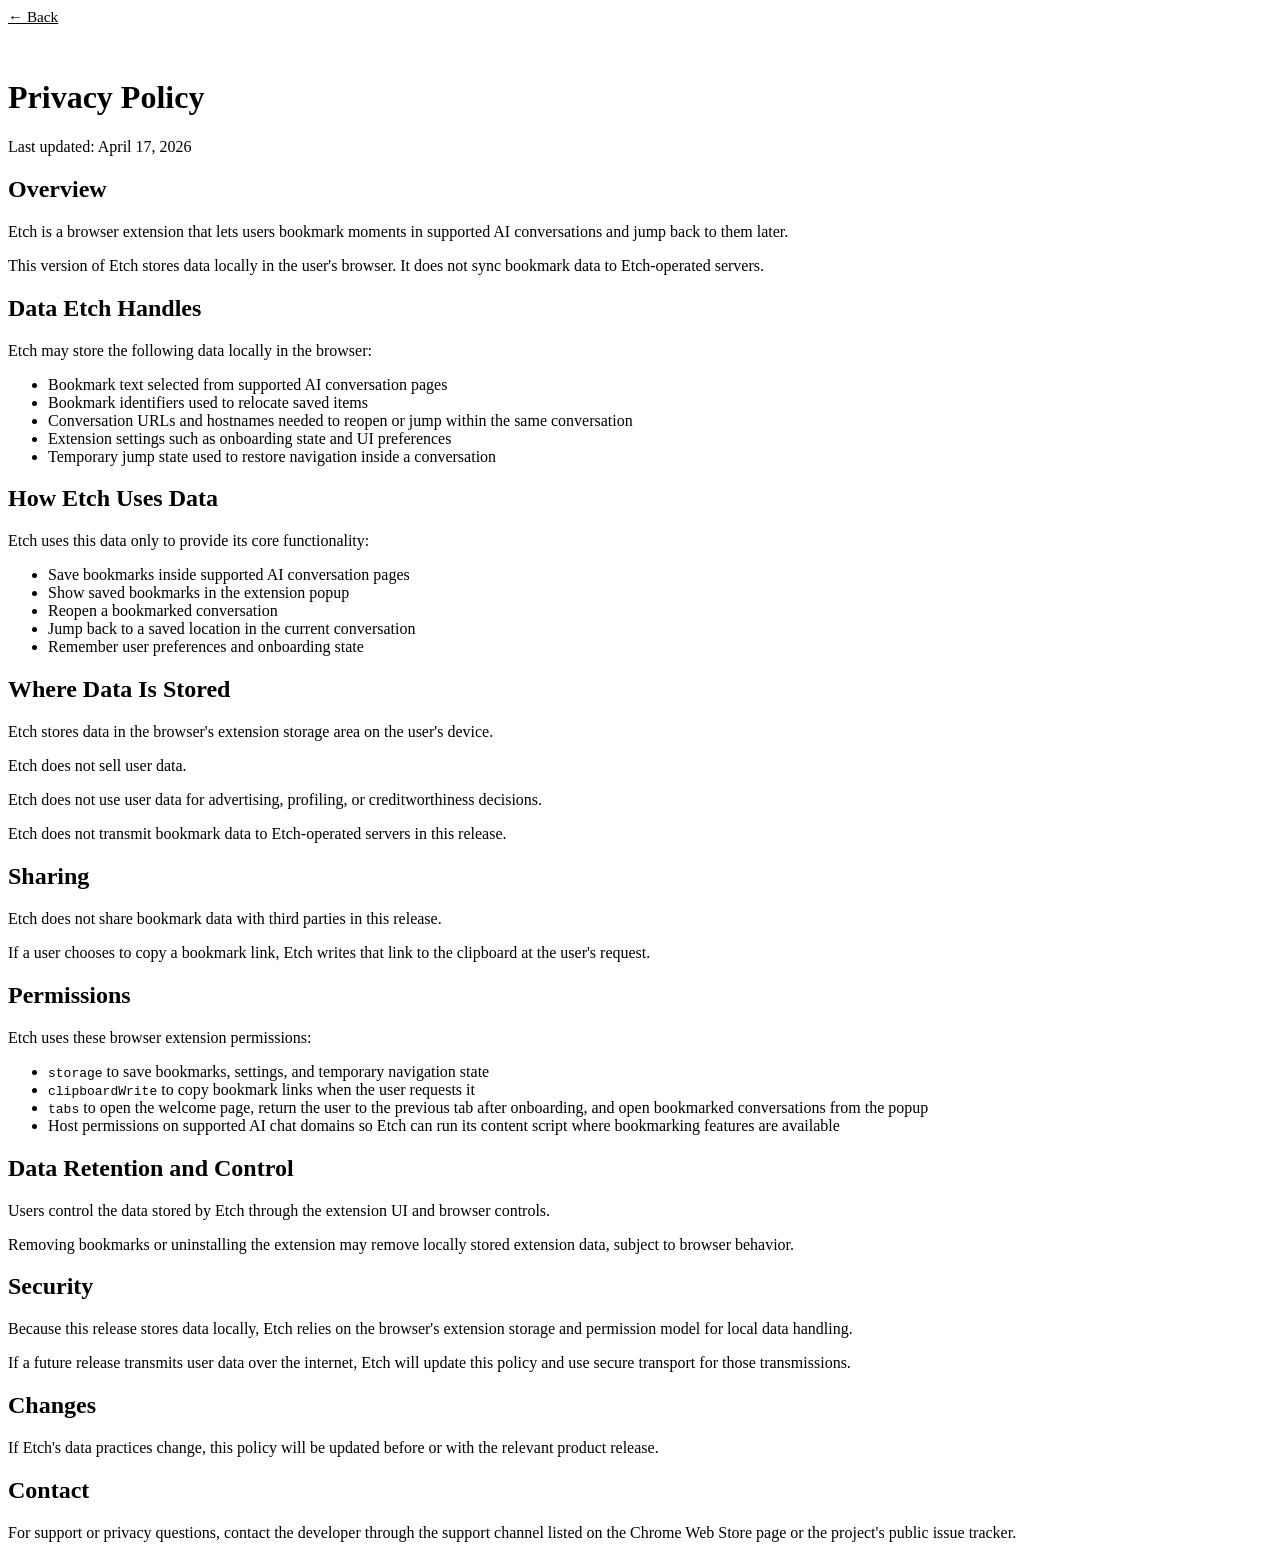
==== privacy-policy/index.html @ 9014d602 "chore: deploy site 1.17.9" ====
<!DOCTYPE html><html lang="en"> <head><meta charset="UTF-8"><meta name="viewport" content="width=device-width, initial-scale=1.0"><title>Privacy Policy | Etch</title><meta name="description" content="Etch privacy policy — how we handle your data."><meta name="theme-color" content="#120f1a"><link rel="icon" href="/etch-extension/assets/icon-store.svg" type="image/svg+xml"><link rel="preconnect" href="https://fonts.googleapis.com"><link rel="preconnect" href="https://fonts.gstatic.com" crossorigin><link href="https://fonts.googleapis.com/css2?family=Instrument+Serif:ital@0;1&family=JetBrains+Mono:wght@400;500&family=Inter:wght@400;600&display=swap" rel="stylesheet"><script defer src="https://cloud.umami.is/script.js" data-website-id="2a923be9-ca4f-43a8-9ba7-4176e7e519f6"></script><meta name="google-site-verification" content="F5TsXpoRrBwAI6z5zVNhc0vkv3icHE_4lmWzW2G7PwI"><link rel="stylesheet" href="/etch-extension/_astro/index.DSDfKJyW.css">
<style>.back-link[data-astro-cid-3llnt6j6]{display:inline-block;font-size:.95rem;color:var(--ink-mid);margin-bottom:2rem}.back-link[data-astro-cid-3llnt6j6]:hover{color:var(--ink)}
</style></head> <body>  <div class="prose-page" data-astro-cid-3llnt6j6> <a class="back-link" href="/etch-extension/" data-astro-cid-3llnt6j6>&larr; Back</a> <h1 data-astro-cid-3llnt6j6>Privacy Policy</h1> <span class="updated" data-astro-cid-3llnt6j6>Last updated: April 17, 2026</span> <h2 data-astro-cid-3llnt6j6>Overview</h2> <p data-astro-cid-3llnt6j6>Etch is a browser extension that lets users bookmark moments in supported AI conversations and jump back to them later.</p> <p data-astro-cid-3llnt6j6>This version of Etch stores data locally in the user's browser. It does not sync bookmark data to Etch-operated servers.</p> <h2 data-astro-cid-3llnt6j6>Data Etch Handles</h2> <p data-astro-cid-3llnt6j6>Etch may store the following data locally in the browser:</p> <ul data-astro-cid-3llnt6j6> <li data-astro-cid-3llnt6j6>Bookmark text selected from supported AI conversation pages</li> <li data-astro-cid-3llnt6j6>Bookmark identifiers used to relocate saved items</li> <li data-astro-cid-3llnt6j6>Conversation URLs and hostnames needed to reopen or jump within the same conversation</li> <li data-astro-cid-3llnt6j6>Extension settings such as onboarding state and UI preferences</li> <li data-astro-cid-3llnt6j6>Temporary jump state used to restore navigation inside a conversation</li> </ul> <h2 data-astro-cid-3llnt6j6>How Etch Uses Data</h2> <p data-astro-cid-3llnt6j6>Etch uses this data only to provide its core functionality:</p> <ul data-astro-cid-3llnt6j6> <li data-astro-cid-3llnt6j6>Save bookmarks inside supported AI conversation pages</li> <li data-astro-cid-3llnt6j6>Show saved bookmarks in the extension popup</li> <li data-astro-cid-3llnt6j6>Reopen a bookmarked conversation</li> <li data-astro-cid-3llnt6j6>Jump back to a saved location in the current conversation</li> <li data-astro-cid-3llnt6j6>Remember user preferences and onboarding state</li> </ul> <h2 data-astro-cid-3llnt6j6>Where Data Is Stored</h2> <p data-astro-cid-3llnt6j6>Etch stores data in the browser's extension storage area on the user's device.</p> <p data-astro-cid-3llnt6j6>Etch does not sell user data.</p> <p data-astro-cid-3llnt6j6>Etch does not use user data for advertising, profiling, or creditworthiness decisions.</p> <p data-astro-cid-3llnt6j6>Etch does not transmit bookmark data to Etch-operated servers in this release.</p> <h2 data-astro-cid-3llnt6j6>Sharing</h2> <p data-astro-cid-3llnt6j6>Etch does not share bookmark data with third parties in this release.</p> <p data-astro-cid-3llnt6j6>If a user chooses to copy a bookmark link, Etch writes that link to the clipboard at the user's request.</p> <h2 data-astro-cid-3llnt6j6>Permissions</h2> <p data-astro-cid-3llnt6j6>Etch uses these browser extension permissions:</p> <ul data-astro-cid-3llnt6j6> <li data-astro-cid-3llnt6j6><code data-astro-cid-3llnt6j6>storage</code> to save bookmarks, settings, and temporary navigation state</li> <li data-astro-cid-3llnt6j6><code data-astro-cid-3llnt6j6>clipboardWrite</code> to copy bookmark links when the user requests it</li> <li data-astro-cid-3llnt6j6><code data-astro-cid-3llnt6j6>tabs</code> to open the welcome page, return the user to the previous tab after onboarding, and open bookmarked conversations from the popup</li> <li data-astro-cid-3llnt6j6>Host permissions on supported AI chat domains so Etch can run its content script where bookmarking features are available</li> </ul> <h2 data-astro-cid-3llnt6j6>Data Retention and Control</h2> <p data-astro-cid-3llnt6j6>Users control the data stored by Etch through the extension UI and browser controls.</p> <p data-astro-cid-3llnt6j6>Removing bookmarks or uninstalling the extension may remove locally stored extension data, subject to browser behavior.</p> <h2 data-astro-cid-3llnt6j6>Security</h2> <p data-astro-cid-3llnt6j6>Because this release stores data locally, Etch relies on the browser's extension storage and permission model for local data handling.</p> <p data-astro-cid-3llnt6j6>If a future release transmits user data over the internet, Etch will update this policy and use secure transport for those transmissions.</p> <h2 data-astro-cid-3llnt6j6>Changes</h2> <p data-astro-cid-3llnt6j6>If Etch's data practices change, this policy will be updated before or with the relevant product release.</p> <h2 data-astro-cid-3llnt6j6>Contact</h2> <p data-astro-cid-3llnt6j6>For support or privacy questions, contact the developer through the support channel listed on the Chrome Web Store page or the project's public issue tracker.</p> </div>  </body></html>
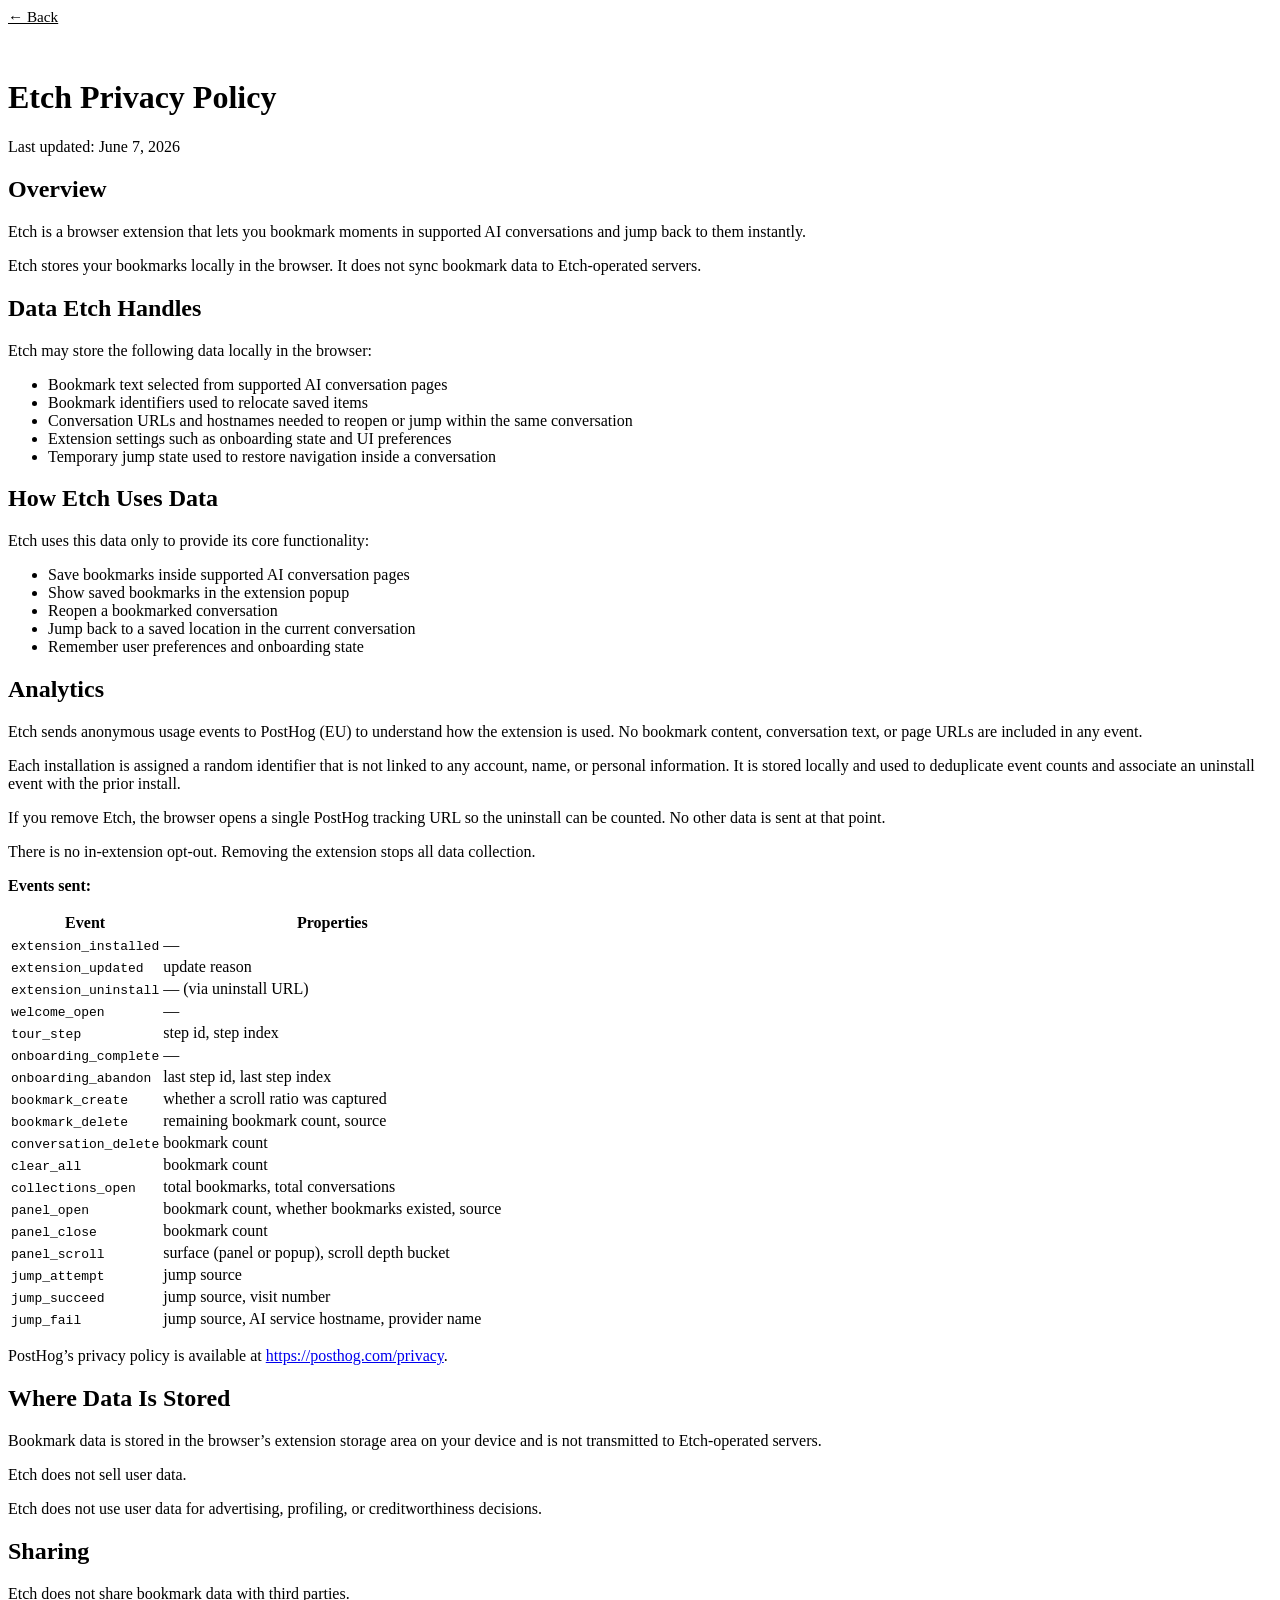
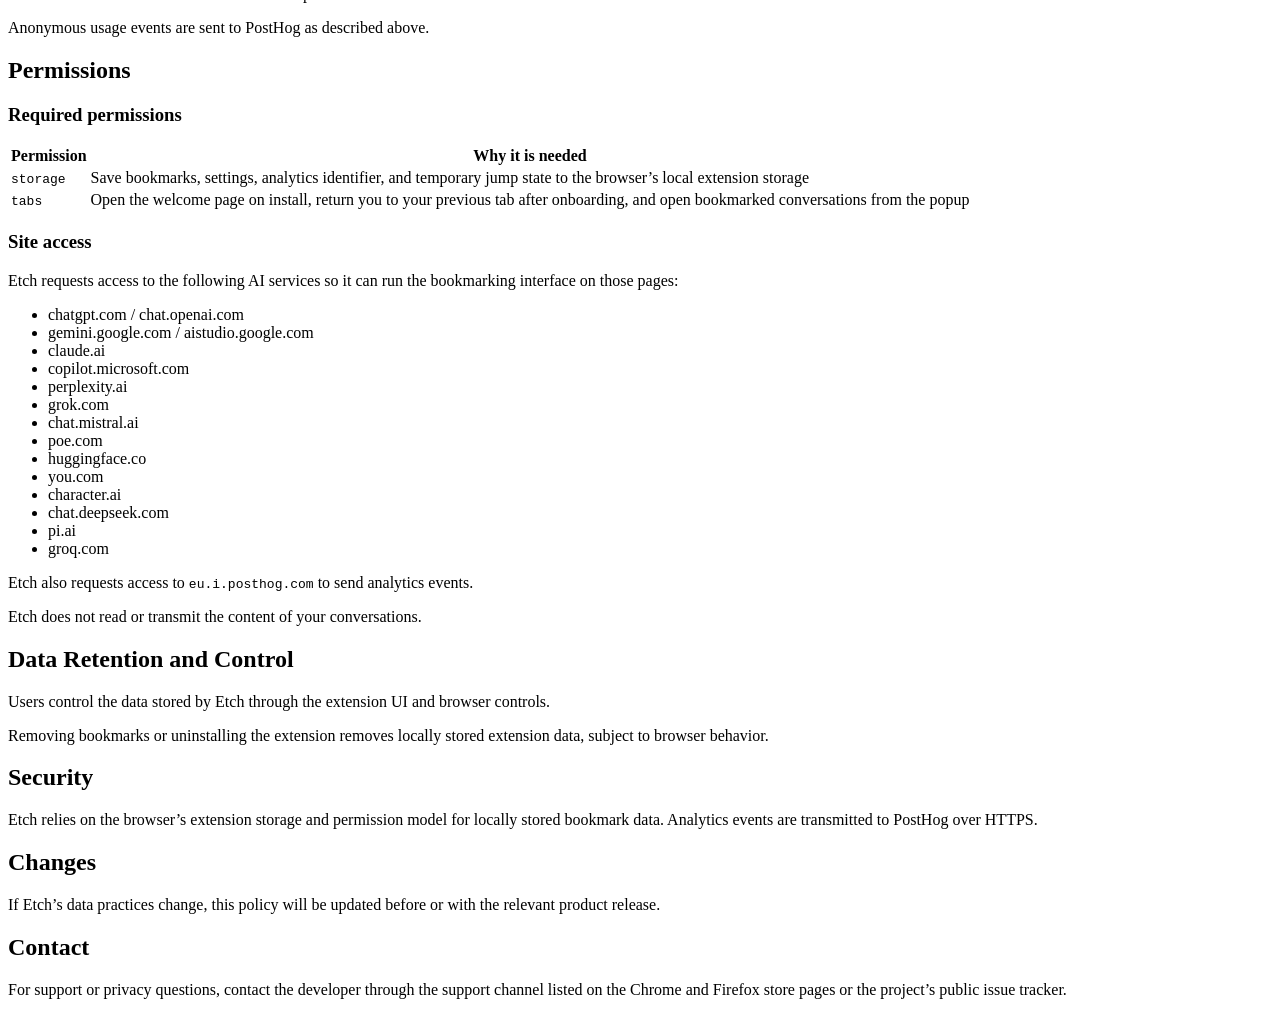
==== commit 76b0e8f9: "chore: deploy site 1.23.2" ====
--- a/privacy-policy/index.html
+++ b/privacy-policy/index.html
@@ -1,3 +1,170 @@
-<!DOCTYPE html><html lang="en"> <head><meta charset="UTF-8"><meta name="viewport" content="width=device-width, initial-scale=1.0"><title>Privacy Policy | Etch</title><meta name="description" content="Etch privacy policy — how we handle your data."><meta name="theme-color" content="#120f1a"><link rel="icon" href="/etch-extension/assets/icon-store.svg" type="image/svg+xml"><link rel="preconnect" href="https://fonts.googleapis.com"><link rel="preconnect" href="https://fonts.gstatic.com" crossorigin><link href="https://fonts.googleapis.com/css2?family=Instrument+Serif:ital@0;1&family=JetBrains+Mono:wght@400;500&family=Inter:wght@400;600&display=swap" rel="stylesheet"><script defer src="https://cloud.umami.is/script.js" data-website-id="2a923be9-ca4f-43a8-9ba7-4176e7e519f6"></script><meta name="google-site-verification" content="F5TsXpoRrBwAI6z5zVNhc0vkv3icHE_4lmWzW2G7PwI"><link rel="stylesheet" href="/etch-extension/_astro/index.DSDfKJyW.css">
+<!DOCTYPE html><html lang="en"> <head><meta charset="UTF-8"><meta name="viewport" content="width=device-width, initial-scale=1.0"><title>Privacy Policy | Etch</title><meta name="description" content="Etch privacy policy — how we handle your data."><meta name="theme-color" content="#120f1a"><link rel="canonical" href="https://k-leumas.github.io/etch-extension/privacy-policy/"><link rel="icon" href="/etch-extension/assets/icon-store.svg" type="image/svg+xml"><meta property="og:type" content="website"><meta property="og:url" content="https://k-leumas.github.io/etch-extension/privacy-policy/"><meta property="og:title" content="Privacy Policy | Etch"><meta property="og:description" content="Etch privacy policy — how we handle your data."><meta property="og:image" content="https://k-leumas.github.io/etch-extension/assets/etch-marketing.png"><meta property="og:image:width" content="1200"><meta property="og:image:height" content="630"><meta property="og:video" content="https://k-leumas.github.io/etch-extension/assets/site-og.mp4"><meta property="og:video:type" content="video/mp4"><meta property="og:video:width" content="1878"><meta property="og:video:height" content="1238"><meta name="twitter:card" content="summary_large_image"><meta name="twitter:title" content="Privacy Policy | Etch"><meta name="twitter:description" content="Etch privacy policy — how we handle your data."><meta name="twitter:image" content="https://k-leumas.github.io/etch-extension/assets/etch-marketing.png"><link rel="preconnect" href="https://fonts.googleapis.com"><link rel="preconnect" href="https://fonts.gstatic.com" crossorigin><link href="https://fonts.googleapis.com/css2?family=Instrument+Serif:ital@0;1&family=JetBrains+Mono:wght@400;500&family=Inter:wght@400;600&display=swap" rel="stylesheet"><script defer src="https://cloud.umami.is/script.js" data-website-id="2a923be9-ca4f-43a8-9ba7-4176e7e519f6"></script><meta name="google-site-verification" content="F5TsXpoRrBwAI6z5zVNhc0vkv3icHE_4lmWzW2G7PwI"><link rel="stylesheet" href="/etch-extension/_astro/index.HSfa1v4Y.css">
 <style>.back-link[data-astro-cid-3llnt6j6]{display:inline-block;font-size:.95rem;color:var(--ink-mid);margin-bottom:2rem}.back-link[data-astro-cid-3llnt6j6]:hover{color:var(--ink)}
-</style></head> <body>  <div class="prose-page" data-astro-cid-3llnt6j6> <a class="back-link" href="/etch-extension/" data-astro-cid-3llnt6j6>&larr; Back</a> <h1 data-astro-cid-3llnt6j6>Privacy Policy</h1> <span class="updated" data-astro-cid-3llnt6j6>Last updated: April 17, 2026</span> <h2 data-astro-cid-3llnt6j6>Overview</h2> <p data-astro-cid-3llnt6j6>Etch is a browser extension that lets users bookmark moments in supported AI conversations and jump back to them later.</p> <p data-astro-cid-3llnt6j6>This version of Etch stores data locally in the user's browser. It does not sync bookmark data to Etch-operated servers.</p> <h2 data-astro-cid-3llnt6j6>Data Etch Handles</h2> <p data-astro-cid-3llnt6j6>Etch may store the following data locally in the browser:</p> <ul data-astro-cid-3llnt6j6> <li data-astro-cid-3llnt6j6>Bookmark text selected from supported AI conversation pages</li> <li data-astro-cid-3llnt6j6>Bookmark identifiers used to relocate saved items</li> <li data-astro-cid-3llnt6j6>Conversation URLs and hostnames needed to reopen or jump within the same conversation</li> <li data-astro-cid-3llnt6j6>Extension settings such as onboarding state and UI preferences</li> <li data-astro-cid-3llnt6j6>Temporary jump state used to restore navigation inside a conversation</li> </ul> <h2 data-astro-cid-3llnt6j6>How Etch Uses Data</h2> <p data-astro-cid-3llnt6j6>Etch uses this data only to provide its core functionality:</p> <ul data-astro-cid-3llnt6j6> <li data-astro-cid-3llnt6j6>Save bookmarks inside supported AI conversation pages</li> <li data-astro-cid-3llnt6j6>Show saved bookmarks in the extension popup</li> <li data-astro-cid-3llnt6j6>Reopen a bookmarked conversation</li> <li data-astro-cid-3llnt6j6>Jump back to a saved location in the current conversation</li> <li data-astro-cid-3llnt6j6>Remember user preferences and onboarding state</li> </ul> <h2 data-astro-cid-3llnt6j6>Where Data Is Stored</h2> <p data-astro-cid-3llnt6j6>Etch stores data in the browser's extension storage area on the user's device.</p> <p data-astro-cid-3llnt6j6>Etch does not sell user data.</p> <p data-astro-cid-3llnt6j6>Etch does not use user data for advertising, profiling, or creditworthiness decisions.</p> <p data-astro-cid-3llnt6j6>Etch does not transmit bookmark data to Etch-operated servers in this release.</p> <h2 data-astro-cid-3llnt6j6>Sharing</h2> <p data-astro-cid-3llnt6j6>Etch does not share bookmark data with third parties in this release.</p> <p data-astro-cid-3llnt6j6>If a user chooses to copy a bookmark link, Etch writes that link to the clipboard at the user's request.</p> <h2 data-astro-cid-3llnt6j6>Permissions</h2> <p data-astro-cid-3llnt6j6>Etch uses these browser extension permissions:</p> <ul data-astro-cid-3llnt6j6> <li data-astro-cid-3llnt6j6><code data-astro-cid-3llnt6j6>storage</code> to save bookmarks, settings, and temporary navigation state</li> <li data-astro-cid-3llnt6j6><code data-astro-cid-3llnt6j6>clipboardWrite</code> to copy bookmark links when the user requests it</li> <li data-astro-cid-3llnt6j6><code data-astro-cid-3llnt6j6>tabs</code> to open the welcome page, return the user to the previous tab after onboarding, and open bookmarked conversations from the popup</li> <li data-astro-cid-3llnt6j6>Host permissions on supported AI chat domains so Etch can run its content script where bookmarking features are available</li> </ul> <h2 data-astro-cid-3llnt6j6>Data Retention and Control</h2> <p data-astro-cid-3llnt6j6>Users control the data stored by Etch through the extension UI and browser controls.</p> <p data-astro-cid-3llnt6j6>Removing bookmarks or uninstalling the extension may remove locally stored extension data, subject to browser behavior.</p> <h2 data-astro-cid-3llnt6j6>Security</h2> <p data-astro-cid-3llnt6j6>Because this release stores data locally, Etch relies on the browser's extension storage and permission model for local data handling.</p> <p data-astro-cid-3llnt6j6>If a future release transmits user data over the internet, Etch will update this policy and use secure transport for those transmissions.</p> <h2 data-astro-cid-3llnt6j6>Changes</h2> <p data-astro-cid-3llnt6j6>If Etch's data practices change, this policy will be updated before or with the relevant product release.</p> <h2 data-astro-cid-3llnt6j6>Contact</h2> <p data-astro-cid-3llnt6j6>For support or privacy questions, contact the developer through the support channel listed on the Chrome Web Store page or the project's public issue tracker.</p> </div>  </body></html> +</style></head> <body>  <div class="prose-page" data-astro-cid-3llnt6j6> <a class="back-link" href="/etch-extension/" data-astro-cid-3llnt6j6>&larr; Back</a> <h1 id="etch-privacy-policy">Etch Privacy Policy</h1>
+<p>Last updated: June 7, 2026</p>
+<h2 id="overview">Overview</h2>
+<p>Etch is a browser extension that lets you bookmark moments in supported AI conversations and jump back to them instantly.</p>
+<p>Etch stores your bookmarks locally in the browser. It does not sync bookmark data to Etch-operated servers.</p>
+<h2 id="data-etch-handles">Data Etch Handles</h2>
+<p>Etch may store the following data locally in the browser:</p>
+<ul>
+<li>Bookmark text selected from supported AI conversation pages</li>
+<li>Bookmark identifiers used to relocate saved items</li>
+<li>Conversation URLs and hostnames needed to reopen or jump within the same conversation</li>
+<li>Extension settings such as onboarding state and UI preferences</li>
+<li>Temporary jump state used to restore navigation inside a conversation</li>
+</ul>
+<h2 id="how-etch-uses-data">How Etch Uses Data</h2>
+<p>Etch uses this data only to provide its core functionality:</p>
+<ul>
+<li>Save bookmarks inside supported AI conversation pages</li>
+<li>Show saved bookmarks in the extension popup</li>
+<li>Reopen a bookmarked conversation</li>
+<li>Jump back to a saved location in the current conversation</li>
+<li>Remember user preferences and onboarding state</li>
+</ul>
+<h2 id="analytics">Analytics</h2>
+<p>Etch sends anonymous usage events to PostHog (EU) to understand how the extension is used. No bookmark content, conversation text, or page URLs are included in any event.</p>
+<p>Each installation is assigned a random identifier that is not linked to any account, name, or personal information. It is stored locally and used to deduplicate event counts and associate an uninstall event with the prior install.</p>
+<p>If you remove Etch, the browser opens a single PostHog tracking URL so the uninstall can be counted. No other data is sent at that point.</p>
+<p>There is no in-extension opt-out. Removing the extension stops all data collection.</p>
+<p><strong>Events sent:</strong></p>
+
+
+
+
+
+
+
+
+
+
+
+
+
+
+
+
+
+
+
+
+
+
+
+
+
+
+
+
+
+
+
+
+
+
+
+
+
+
+
+
+
+
+
+
+
+
+
+
+
+
+
+
+
+
+
+
+
+
+
+
+
+
+
+
+
+
+
+
+
+
+
+
+
+
+
+
+
+
+
+
+
+<table><thead><tr><th>Event</th><th>Properties</th></tr></thead><tbody><tr><td><code>extension_installed</code></td><td>—</td></tr><tr><td><code>extension_updated</code></td><td>update reason</td></tr><tr><td><code>extension_uninstall</code></td><td>— (via uninstall URL)</td></tr><tr><td><code>welcome_open</code></td><td>—</td></tr><tr><td><code>tour_step</code></td><td>step id, step index</td></tr><tr><td><code>onboarding_complete</code></td><td>—</td></tr><tr><td><code>onboarding_abandon</code></td><td>last step id, last step index</td></tr><tr><td><code>bookmark_create</code></td><td>whether a scroll ratio was captured</td></tr><tr><td><code>bookmark_delete</code></td><td>remaining bookmark count, source</td></tr><tr><td><code>conversation_delete</code></td><td>bookmark count</td></tr><tr><td><code>clear_all</code></td><td>bookmark count</td></tr><tr><td><code>collections_open</code></td><td>total bookmarks, total conversations</td></tr><tr><td><code>panel_open</code></td><td>bookmark count, whether bookmarks existed, source</td></tr><tr><td><code>panel_close</code></td><td>bookmark count</td></tr><tr><td><code>panel_scroll</code></td><td>surface (panel or popup), scroll depth bucket</td></tr><tr><td><code>jump_attempt</code></td><td>jump source</td></tr><tr><td><code>jump_succeed</code></td><td>jump source, visit number</td></tr><tr><td><code>jump_fail</code></td><td>jump source, AI service hostname, provider name</td></tr></tbody></table>
+<p>PostHog’s privacy policy is available at <a href="https://posthog.com/privacy">https://posthog.com/privacy</a>.</p>
+<h2 id="where-data-is-stored">Where Data Is Stored</h2>
+<p>Bookmark data is stored in the browser’s extension storage area on your device and is not transmitted to Etch-operated servers.</p>
+<p>Etch does not sell user data.</p>
+<p>Etch does not use user data for advertising, profiling, or creditworthiness decisions.</p>
+<h2 id="sharing">Sharing</h2>
+<p>Etch does not share bookmark data with third parties.</p>
+<p>Anonymous usage events are sent to PostHog as described above.</p>
+<h2 id="permissions">Permissions</h2>
+<h3 id="required-permissions">Required permissions</h3>
+
+
+
+
+
+
+
+
+
+
+
+
+
+
+
+
+
+<table><thead><tr><th>Permission</th><th>Why it is needed</th></tr></thead><tbody><tr><td><code>storage</code></td><td>Save bookmarks, settings, analytics identifier, and temporary jump state to the browser’s local extension storage</td></tr><tr><td><code>tabs</code></td><td>Open the welcome page on install, return you to your previous tab after onboarding, and open bookmarked conversations from the popup</td></tr></tbody></table>
+<h3 id="site-access">Site access</h3>
+<p>Etch requests access to the following AI services so it can run the bookmarking interface on those pages:</p>
+<ul>
+<li>chatgpt.com / chat.openai.com</li>
+<li>gemini.google.com / aistudio.google.com</li>
+<li>claude.ai</li>
+<li>copilot.microsoft.com</li>
+<li>perplexity.ai</li>
+<li>grok.com</li>
+<li>chat.mistral.ai</li>
+<li>poe.com</li>
+<li>huggingface.co</li>
+<li>you.com</li>
+<li>character.ai</li>
+<li>chat.deepseek.com</li>
+<li>pi.ai</li>
+<li>groq.com</li>
+</ul>
+<p>Etch also requests access to <code>eu.i.posthog.com</code> to send analytics events.</p>
+<p>Etch does not read or transmit the content of your conversations.</p>
+<h2 id="data-retention-and-control">Data Retention and Control</h2>
+<p>Users control the data stored by Etch through the extension UI and browser controls.</p>
+<p>Removing bookmarks or uninstalling the extension removes locally stored extension data, subject to browser behavior.</p>
+<h2 id="security">Security</h2>
+<p>Etch relies on the browser’s extension storage and permission model for locally stored bookmark data. Analytics events are transmitted to PostHog over HTTPS.</p>
+<h2 id="changes">Changes</h2>
+<p>If Etch’s data practices change, this policy will be updated before or with the relevant product release.</p>
+<h2 id="contact">Contact</h2>
+<p>For support or privacy questions, contact the developer through the support channel listed on the Chrome and Firefox store pages or the project’s public issue tracker.</p> </div>  </body></html> 
